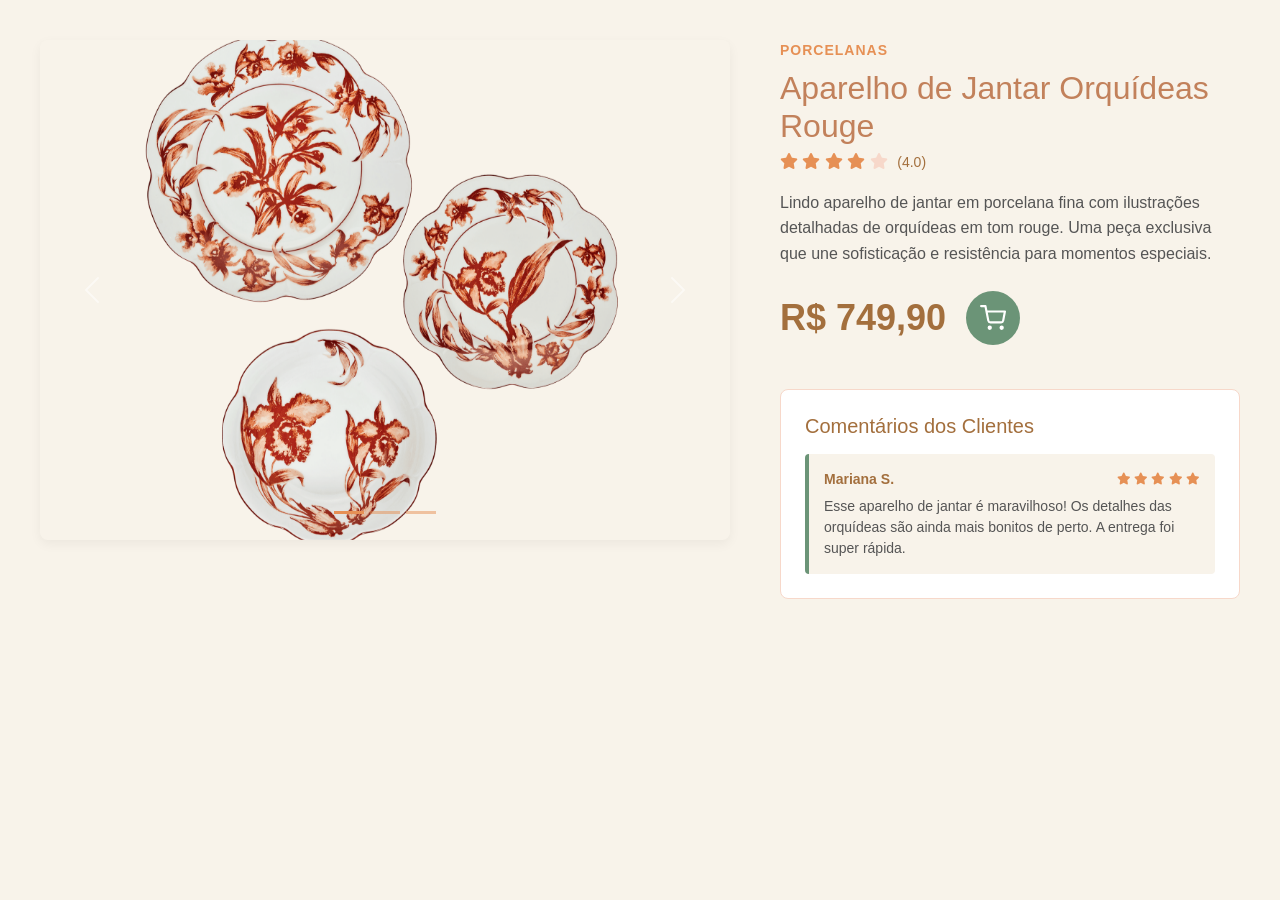
==== index.html @ 4dbea501 "fazendo a pagina de produto utilizando o bootstrap" ====
<!DOCTYPE html>
<html lang="pt-BR">
<head>
    <meta charset="UTF-8">
    <meta name="viewport" content="width=device-width, initial-scale=1.0">
    <title>Aparelho de Jantar Orquídeas Rouge</title>
    <link href="https://cdn.jsdelivr.net/npm/bootstrap@5.3.0/dist/css/bootstrap.min.css" rel="stylesheet">
    <link rel="stylesheet" href="https://cdnjs.cloudflare.com/ajax/libs/font-awesome/6.5.1/css/all.min.css">
    <link rel="stylesheet" href="./global.css">
</head>
<body>

    <div class="produto-container">
        
        <div class="produto-galeria">
            <div id="carrosselProduto" class="carousel slide" data-bs-ride="carousel">
                
                <div class="carousel-indicators">
                    <button type="button" data-bs-target="#carrosselProduto" data-bs-slide-to="0" class="active" aria-current="true" aria-label="Slide 1"></button>
                    <button type="button" data-bs-target="#carrosselProduto" data-bs-slide-to="1" aria-label="Slide 2"></button>
                    <button type="button" data-bs-target="#carrosselProduto" data-bs-slide-to="2" aria-label="Slide 3"></button>
                </div>

                <div class="carousel-inner">
                    <div class="carousel-item active">
                        <img src="./img/aparelho-de-jantar-casa-das-orquideas-rouge.png" class="d-block w-100" alt="Aparelho de Jantar Orquídeas Rouge - Vista Geral">
                    </div>
                    <div class="carousel-item">
                        <img src="./img/PRATO-RASO-ROUGE-DE-FER.png" class="d-block w-100" alt="Detalhe da pintura de Orquídea">
                    </div>
                    <div class="carousel-item">
                        <img src="./img/XICARA-CAFE-ROUGE-DE-FER-02.png" class="d-block w-100" alt="Aparelho Orquídeas Rouge na mesa posta">
                    </div>
                </div>

                <button class="carousel-control-prev" type="button" data-bs-target="#carrosselProduto" data-bs-slide="prev">
                    <span class="carousel-control-prev-icon" aria-hidden="true"></span>
                    <span class="visually-hidden">Anterior</span>
                </button>
                <button class="carousel-control-next" type="button" data-bs-target="#carrosselProduto" data-bs-slide="next">
                    <span class="carousel-control-next-icon" aria-hidden="true"></span>
                    <span class="visually-hidden">Próximo</span>
                </button>
            </div>
        </div>

        <div class="produto-detalhes">
            <span class="produto-categoria">Porcelanas</span>
            <h1 class="produto-nome">Aparelho de Jantar Orquídeas Rouge</h1>
            
            <div class="produto-estrelas">
                <i class="fa-solid fa-star estrela-acesa"></i>
                <i class="fa-solid fa-star estrela-acesa"></i>
                <i class="fa-solid fa-star estrela-acesa"></i>
                <i class="fa-solid fa-star estrela-acesa"></i>
                <i class="fa-solid fa-star estrela-apagada"></i>
                <span class="nota-texto">(4.0)</span>
            </div>

            <p class="produto-descricao">
                Lindo aparelho de jantar em porcelana fina com ilustrações detalhadas de orquídeas em tom rouge. Uma peça exclusiva que une sofisticação e resistência para momentos especiais.
            </p>
            
            <div class="produto-compra-container">
                <div class="produto-preco">R$ 749,90</div>
                
                <button class="botao-carrinho" aria-label="Adicionar ao carrinho">
                    <svg xmlns="http://www.w3.org/2000/svg" viewBox="0 0 24 24" width="26" height="26" fill="none" stroke="currentColor" stroke-width="2" stroke-linecap="round" stroke-linejoin="round">
                        <circle cx="9" cy="21" r="1"></circle>
                        <circle cx="20" cy="21" r="1"></circle>
                        <path d="M1 1h4l2.68 13.39a2 2 0 0 0 2 1.61h9.72a2 2 0 0 0 2-1.61L23 6H6"></path>
                    </svg>
                </button>
            </div>
            
            <div class="produto-comentarios">
                <h3>Comentários dos Clientes</h3>
                
                <div class="comentario-item">
                    <div class="comentario-header">
                        <strong class="comentario-autor">Mariana S.</strong>
                        <div class="comentario-estrelas">
                            <i class="fa-solid fa-star estrela-acesa"></i>
                            <i class="fa-solid fa-star estrela-acesa"></i>
                            <i class="fa-solid fa-star estrela-acesa"></i>
                            <i class="fa-solid fa-star estrela-acesa"></i>
                            <i class="fa-solid fa-star estrela-acesa"></i>
                        </div>
                    </div>
                    <p class="comentario-texto">Esse aparelho de jantar é maravilhoso! Os detalhes das orquídeas são ainda mais bonitos de perto. A entrega foi super rápida.</p>
                </div>
            </div>
        </div>

    </div>

    <script src="https://cdn.jsdelivr.net/npm/bootstrap@5.3.0/dist/js/bootstrap.bundle.min.js"></script>
</body>
</html>
---- global.css ----
/* Configurações Gerais */
body {
    background-color: #F8F3EA; /* Off-White */
    font-family: 'Segoe UI', Tahoma, Geneva, Verdana, sans-serif;
    margin: 0;
    padding: 40px 20px;
}

/* Caixa Mãe (Flexbox) */
.produto-container {
    display: flex;
    gap: 50px;
    max-width: 1200px;
    margin: 0 auto;
}

/* Lado Esquerdo: Carrossel (60% do espaço) */
.produto-galeria {
    flex: 60;
}

.carousel-inner {
    border-radius: 8px;
    box-shadow: 0 4px 12px rgba(0, 0, 0, 0.05);
}

.carousel-item img {
    object-fit: cover;
    height: 500px; /* Define uma altura padrão para as fotos no carrossel */
}

/* Customização dos botões do Carrossel para combinarem com a paleta */
.carousel-indicators [data-bs-target] {
    background-color: #E69055; /* Laranja queimado nos traços do carrossel */
}

/* Lado Direito: Textos (40% do espaço) */
.produto-detalhes {
    flex: 40;
    display: flex;
    flex-direction: column;
}

/* Categoria */
.produto-categoria {
    color: #E69055; /* Laranja queimado */
    font-size: 14px;
    text-transform: uppercase;
    font-weight: bold;
    letter-spacing: 1px;
}

/* Nome do Produto */
.produto-nome {
    color: #C2815B; /* Terracota Suave */
    font-size: 32px;
    margin: 8px 0 4px 0;
}

/* Estrelas gerais do Produto */
.produto-estrelas {
    margin-bottom: 16px;
}

.estrela-acesa {
    color: #E69055; /* Laranja para as estrelas ativas */
}

.estrela-apagada {
    color: #F7D8CA; /* Tom bem claro para as estrelas vazias */
}

.nota-texto {
    font-size: 14px;
    color: #A36F3D;
    margin-left: 5px;
}

/* Descrição */
.produto-descricao {
    color: #555555;
    font-size: 16px;
    line-height: 1.6;
    margin-bottom: 24px;
}

/* Bloco de Preço e Carrinho Lado a Lado */
.produto-compra-container {
    display: flex;
    align-items: center;
    gap: 20px;
    margin-bottom: 24px;
}

/* Preço Destacado */
.produto-preco {
    color: #A36F3D; /* Castanho */
    font-size: 36px;
    font-weight: 800;
    margin: 0;
}

/* Botão Redondo do Carrinho */
.botao-carrinho {
    background-color: #6B9477; /* Verde Sálvia */
    color: #FFFFFF;
    border: none;
    padding: 14px;
    border-radius: 50%;
    cursor: pointer;
    display: flex;
    align-items: center;
    justify-content: center;
    transition: background-color 0.2s ease, transform 0.1s ease;
}

.botao-carrinho:hover {
    background-color: #55775F;
    transform: scale(1.05);
}

/* Seção de Comentários */
.produto-comentarios {
    background-color: #FFFFFF;
    border: 1px solid #F7D8CA;
    border-radius: 8px;
    padding: 24px;
    margin-top: 20px;
}

.produto-comentarios h3 {
    color: #A36F3D;
    margin-top: 0;
    margin-bottom: 16px;
    font-size: 20px;
}

/* Div interna do comentário individual */
.comentario-item {
    background-color: #F8F3EA;
    border-left: 4px solid #6B9477; /* Detalhe lateral verde sálvia */
    padding: 15px;
    border-radius: 4px;
}

.comentario-header {
    display: flex;
    justify-content: space-between;
    align-items: center;
    margin-bottom: 6px;
}

.comentario-autor {
    color: #A36F3D;
    font-size: 14px;
}

.comentario-estrelas {
    font-size: 12px;
}

.comentario-texto {
    color: #555555;
    font-size: 14px;
    margin: 0;
}
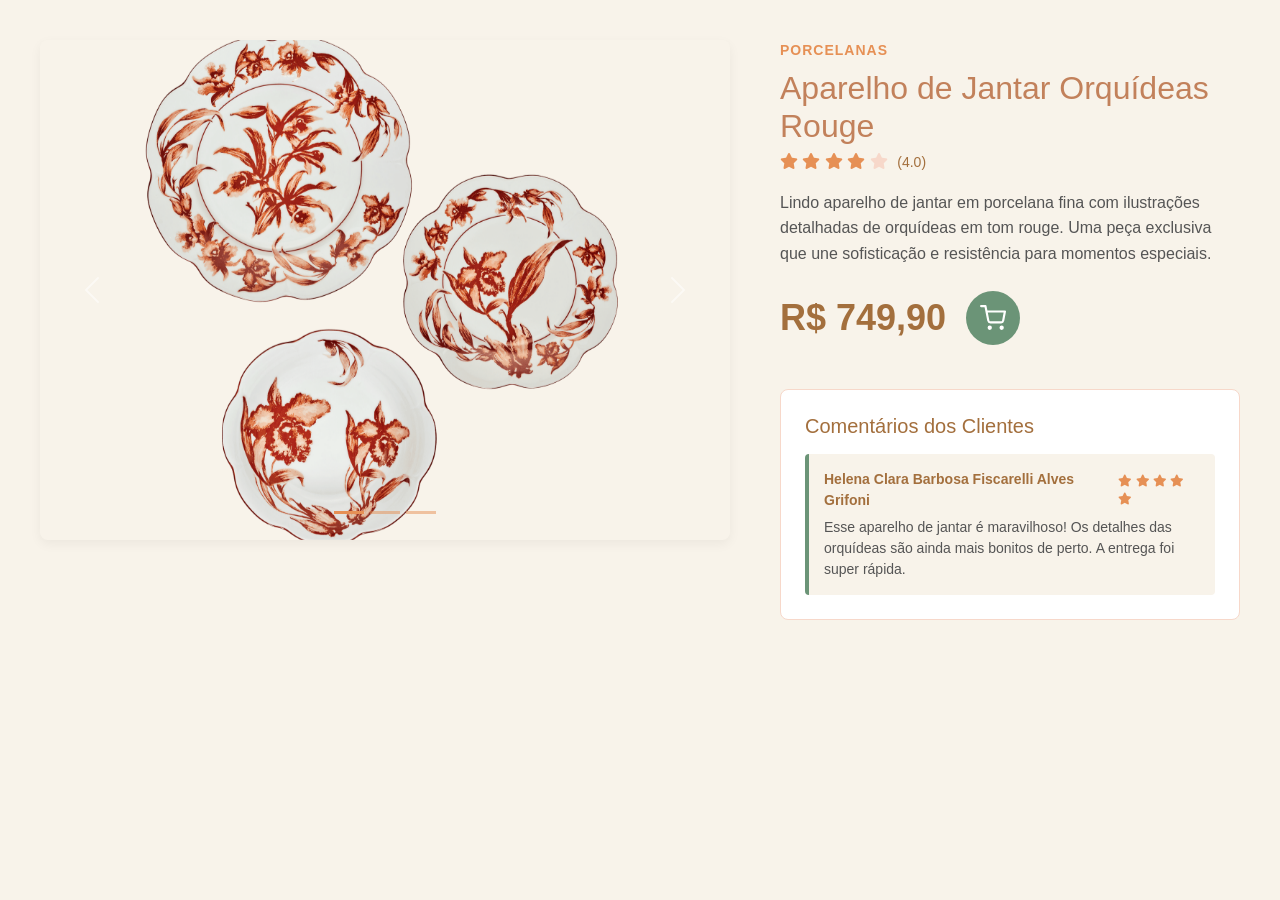
==== commit 2ed8203e: "finalizando" ====
--- a/index.html
+++ b/index.html
@@ -78,7 +78,7 @@
                 
                 <div class="comentario-item">
                     <div class="comentario-header">
-                        <strong class="comentario-autor">Mariana S.</strong>
+                        <strong class="comentario-autor">Helena Clara Barbosa Fiscarelli Alves Grifoni</strong>
                         <div class="comentario-estrelas">
                             <i class="fa-solid fa-star estrela-acesa"></i>
                             <i class="fa-solid fa-star estrela-acesa"></i>
--- a/global.css
+++ b/global.css
@@ -163,4 +163,6 @@
     color: #555555;
     font-size: 14px;
     margin: 0;
-}+}
+
+
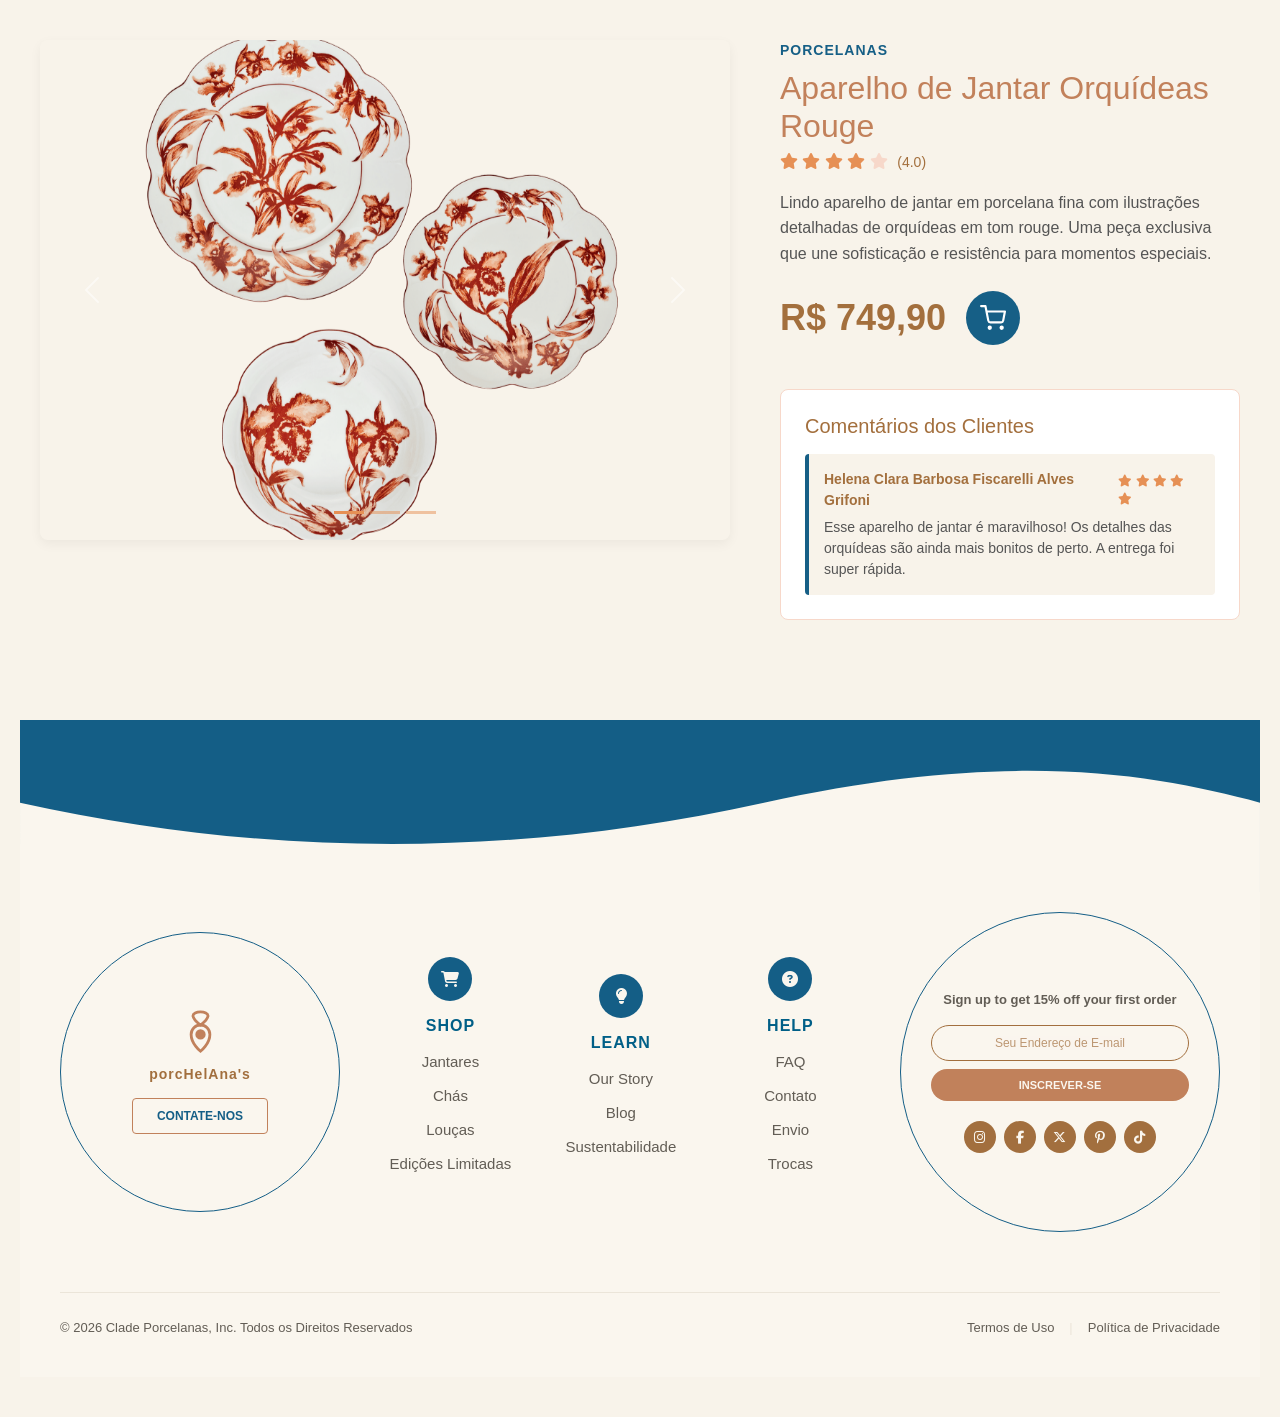
==== commit a65087d7: "começando o footer" ====
--- a/index.html
+++ b/index.html
@@ -94,6 +94,101 @@
 
     </div>
 
+    <footer class="site-footer">
+    
+    <div class="footer-wave">
+        <svg viewBox="0 0 1440 200" fill="none" xmlns="http://www.w3.org/2000/svg">
+            <path d="M0,96 C288,160 576,160 864,96 C1152,32 1320,64 1440,96 L1440,200 L0,200 Z" fill="#FAF6EE"/>
+        </svg>
+    </div>
+
+    <div class="footer-conteudo">
+        <div class="footer-grid">
+            
+            <div class="footer-coluna col-marca">
+                <div class="circulo-marca">
+                    <div class="logo-placeholder">
+                        <svg xmlns="http://www.w3.org/2000/svg" viewBox="0 0 24 24" width="45" height="45" fill="none" stroke="#C1815B" stroke-width="1.5">
+                            <path d="M12 22C12 22 17 18 17 13C17 10.2386 14.7614 8 12 8C9.23858 8 7 10.2386 7 13C7 18 12 22 12 22Z"/>
+                            <path d="M12 8C12 8 16 5 16 3C16 1.89543 14.2091 1 12 1C9.79086 1 8 1.89543 8 3C8 5 12 8 12 8Z"/>
+                            <circle cx="12" cy="13" r="2" fill="#C1815B"/>
+                        </svg>
+                    </div>
+                    <h2>porcHelAna's</h2>
+                    <a href="#" class="btn-contato">CONTATE-NOS</a>
+                </div>
+            </div>
+
+            <div class="footer-coluna col-links">
+                <div class="icone-cabecalho">
+                    <i class="fa-solid fa-cart-shopping"></i>
+                </div>
+                <h3>SHOP</h3>
+                <ul>
+                    <li><a href="#">Jantares</a></li>
+                    <li><a href="#">Chás</a></li>
+                    <li><a href="#">Louças</a></li>
+                    <li><a href="#">Edições Limitadas</a></li>
+                </ul>
+            </div>
+
+            <div class="footer-coluna col-links">
+                <div class="icone-cabecalho">
+                    <i class="fa-solid fa-lightbulb"></i>
+                </div>
+                <h3>LEARN</h3>
+                <ul>
+                    <li><a href="#">Our Story</a></li>
+                    <li><a href="#">Blog</a></li>
+                    <li><a href="#">Sustentabilidade</a></li>
+                </ul>
+            </div>
+
+            <div class="footer-coluna col-links">
+                <div class="icone-cabecalho">
+                    <i class="fa-solid fa-circle-question"></i>
+                </div>
+                <h3>HELP</h3>
+                <ul>
+                    <li><a href="#">FAQ</a></li>
+                    <li><a href="#">Contato</a></li>
+                    <li><a href="#">Envio</a></li>
+                    <li><a href="#">Trocas</a></li>
+                </ul>
+            </div>
+
+            <div class="footer-coluna col-news">
+                <div class="circulo-newsletter">
+                    <p class="news-chamada">Sign up to get 15% off your first order</p>
+                    
+                    <form class="form-newsletter">
+                        <input type="email" placeholder="Seu Endereço de E-mail" required>
+                        <button type="submit">INSCREVER-SE</button>
+                    </form>
+
+                    <div class="redes-sociais">
+                        <a href="#" aria-label="Instagram"><i class="fa-brands fa-instagram"></i></a>
+                        <a href="#" aria-label="Facebook"><i class="fa-brands fa-facebook-f"></i></a>
+                        <a href="#" aria-label="X (Twitter)"><i class="fa-brands fa-x-twitter"></i></a>
+                        <a href="#" aria-label="Pinterest"><i class="fa-brands fa-pinterest-p"></i></a>
+                        <a href="#" aria-label="TikTok"><i class="fa-brands fa-tiktok"></i></a>
+                    </div>
+                </div>
+            </div>
+
+        </div>
+
+        <div class="footer-bottom">
+            <p>&copy; 2026 Clade Porcelanas, Inc. Todos os Direitos Reservados</p>
+            <div class="bottom-links">
+                <a href="#">Termos de Uso</a>
+                <span>|</span>
+                <a href="#">Política de Privacidade</a>
+            </div>
+        </div>
+    </div>
+</footer>
+
     <script src="https://cdn.jsdelivr.net/npm/bootstrap@5.3.0/dist/js/bootstrap.bundle.min.js"></script>
 </body>
 </html>
--- a/global.css
+++ b/global.css
@@ -43,7 +43,7 @@
 
 /* Categoria */
 .produto-categoria {
-    color: #E69055; /* Laranja queimado */
+    color: #165f86; /* Laranja queimado */
     font-size: 14px;
     text-transform: uppercase;
     font-weight: bold;
@@ -102,7 +102,7 @@
 
 /* Botão Redondo do Carrinho */
 .botao-carrinho {
-    background-color: #6B9477; /* Verde Sálvia */
+    background-color: #165f86; /* Verde Sálvia */
     color: #FFFFFF;
     border: none;
     padding: 14px;
@@ -115,7 +115,7 @@
 }
 
 .botao-carrinho:hover {
-    background-color: #55775F;
+    background-color: #165f86;
     transform: scale(1.05);
 }
 
@@ -138,7 +138,7 @@
 /* Div interna do comentário individual */
 .comentario-item {
     background-color: #F8F3EA;
-    border-left: 4px solid #6B9477; /* Detalhe lateral verde sálvia */
+    border-left: 4px solid #165f86; /* Detalhe lateral verde sálvia */
     padding: 15px;
     border-radius: 4px;
 }
@@ -166,3 +166,280 @@
 }
 
 
+/* ==========================================================================
+   RODAPÉ ORGÂNICO E CIRCULAR (União Clade Design + Olipop)
+   ========================================================================== */
+.site-footer {
+    width: 100%;
+    background-color: #FAF6EE; /* Fundo Creme Off-white */
+    position: relative;
+    margin-top: 100px;
+    padding-top: 0;
+}
+
+/* Elemento da Onda no topo */
+.footer-wave {
+    width: 100%;
+    line-height: 0;
+    background-color: #145E86; /* Cor azul de fundo do site antes de começar o footer */
+}
+
+.footer-wave svg {
+    width: 100%;
+    height: auto;
+}
+
+.footer-conteudo {
+    max-width: 1300px;
+    margin: 0 auto;
+    padding: 20px 40px 40px 40px;
+}
+
+/* Grid Principal */
+.footer-grid {
+    display: flex;
+    justify-content: space-between;
+    align-items: center; /* Alinha todos os blocos verticalmente ao centro */
+    gap: 20px;
+    margin-bottom: 60px;
+}
+
+/* Configurações de colunas comuns */
+.footer-coluna {
+    display: flex;
+    flex-direction: column;
+}
+
+/* --- COLUNA 1: CÍRCULO DA MARCA --- */
+.circulo-marca {
+    width: 280px;
+    height: 280px;
+    border: 1.5px solid #145E86; /* Borda fina em azul pavão */
+    border-radius: 50%;
+    display: flex;
+    flex-direction: column;
+    align-items: center;
+    justify-content: center;
+    padding: 25px;
+    text-align: center;
+    background-color: #FAF6EE;
+}
+
+.logo-placeholder {
+    margin-bottom: 10px;
+}
+
+.circulo-marca h2 {
+    color: #A26F3E; /* Castanho */
+    font-size: 14px;
+    font-weight: 700;
+    letter-spacing: 1px;
+    margin: 0 0 15px 0;
+    line-height: 1.3;
+}
+
+.btn-contato {
+    border: 1.5px solid #C1815B; /* Borda Terracota */
+    color: #145E86; /* Texto Azul */
+    font-size: 12px;
+    font-weight: 700;
+    text-decoration: none;
+    padding: 8px 24px;
+    border-radius: 4px;
+    transition: all 0.2s ease;
+}
+
+.btn-contato:hover {
+    background-color: #C1815B;
+    color: #FFFFFF;
+}
+
+/* --- COLUNAS DE LINKS (SHOP, LEARN, HELP) --- */
+.col-links {
+    align-items: center;
+    min-width: 120px;
+}
+
+.icone-cabecalho {
+    width: 44px;
+    height: 44px;
+    background-color: #145E86; /* Círculos azuis pequenos no topo das listas */
+    color: #FAF6EE;
+    border-radius: 50%;
+    display: flex;
+    align-items: center;
+    justify-content: center;
+    font-size: 16px;
+    margin-bottom: 15px;
+}
+
+.col-links h3 {
+    color: #005F87;
+    font-size: 16px;
+    font-weight: 800;
+    letter-spacing: 1px;
+    margin: 0 0 15px 0;
+}
+
+.col-links ul {
+    list-style: none;
+    padding: 0;
+    margin: 0;
+    text-align: center;
+}
+
+.col-links li {
+    margin-bottom: 10px;
+}
+
+.col-links a {
+    color: #625D55; /* Cinza acastanhado */
+    text-decoration: none;
+    font-size: 15px;
+    transition: color 0.2s ease;
+}
+
+.col-links a:hover {
+    color: #C1815B; /* Destaca em Terracota no hover */
+}
+
+/* --- COLUNA 5: CÍRCULO DA NEWSLETTER --- */
+.circulo-newsletter {
+    width: 320px;
+    height: 320px;
+    border: 1.5px solid #145E86;
+    border-radius: 50%;
+    display: flex;
+    flex-direction: column;
+    align-items: center;
+    justify-content: center;
+    padding: 30px;
+    text-align: center;
+    background-color: #FAF6EE;
+}
+
+.news-chamada {
+    color: #625D55;
+    font-size: 13px;
+    font-weight: 600;
+    margin: 0 0 15px 0;
+}
+
+.form-newsletter {
+    display: flex;
+    flex-direction: column;
+    gap: 8px;
+    width: 100%;
+    margin-bottom: 20px;
+}
+
+.form-newsletter input {
+    width: 100%;
+    padding: 8px 16px;
+    border: 1px solid #A26F3E;
+    border-radius: 20px; /* Input bem arredondado */
+    background-color: transparent;
+    font-size: 12px;
+    color: #625D55;
+    outline: none;
+    text-align: center;
+}
+
+.form-newsletter input::placeholder {
+    color: #A26F3E;
+    opacity: 0.7;
+}
+
+.form-newsletter button {
+    width: 100%;
+    background-color: #C1815B; /* Botão Terracota / Dourado */
+    color: #FAF6EE;
+    border: none;
+    padding: 8px 16px;
+    border-radius: 20px;
+    font-size: 11px;
+    font-weight: 700;
+    cursor: pointer;
+    transition: background-color 0.2s ease;
+}
+
+.form-newsletter button:hover {
+    background-color: #A26F3E;
+}
+
+/* Ícones de Redes Sociais Redondos abaixo da news */
+.redes-sociais {
+    display: flex;
+    gap: 8px;
+}
+
+.redes-sociais a {
+    width: 32px;
+    height: 32px;
+    background-color: #A26F3E; /* Círculos marrons das redes sociais */
+    color: #FAF6EE;
+    border-radius: 50%;
+    display: flex;
+    align-items: center;
+    justify-content: center;
+    font-size: 13px;
+    text-decoration: none;
+    transition: transform 0.2s ease, background-color 0.2s ease;
+}
+
+.redes-sociais a:hover {
+    transform: scale(1.1);
+    background-color: #145E86;
+}
+
+/* --- BARRA INFERIOR DE DIREITOS --- */
+.footer-bottom {
+    border-top: 1px solid #EBE5D9;
+    padding-top: 25px;
+    display: flex;
+    justify-content: space-between;
+    align-items: center;
+    font-size: 13px;
+    color: #625D55;
+}
+
+.footer-bottom p {
+    margin: 0;
+}
+
+.bottom-links {
+    display: flex;
+    gap: 15px;
+    align-items: center;
+}
+
+.bottom-links a {
+    color: #625D55;
+    text-decoration: none;
+    transition: color 0.2s ease;
+}
+
+.bottom-links a:hover {
+    color: #145E86;
+}
+
+.bottom-links span {
+    color: #EBE5D9;
+}
+
+/* ==========================================================================
+   RESPONSIVIDADE DO FOOTER
+   ========================================================================== */
+@media (max-width: 992px) {
+    .footer-grid {
+        flex-direction: column;
+        gap: 40px;
+        text-align: center;
+    }
+    
+    .footer-bottom {
+        flex-direction: column;
+        gap: 15px;
+        text-align: center;
+    }
+}
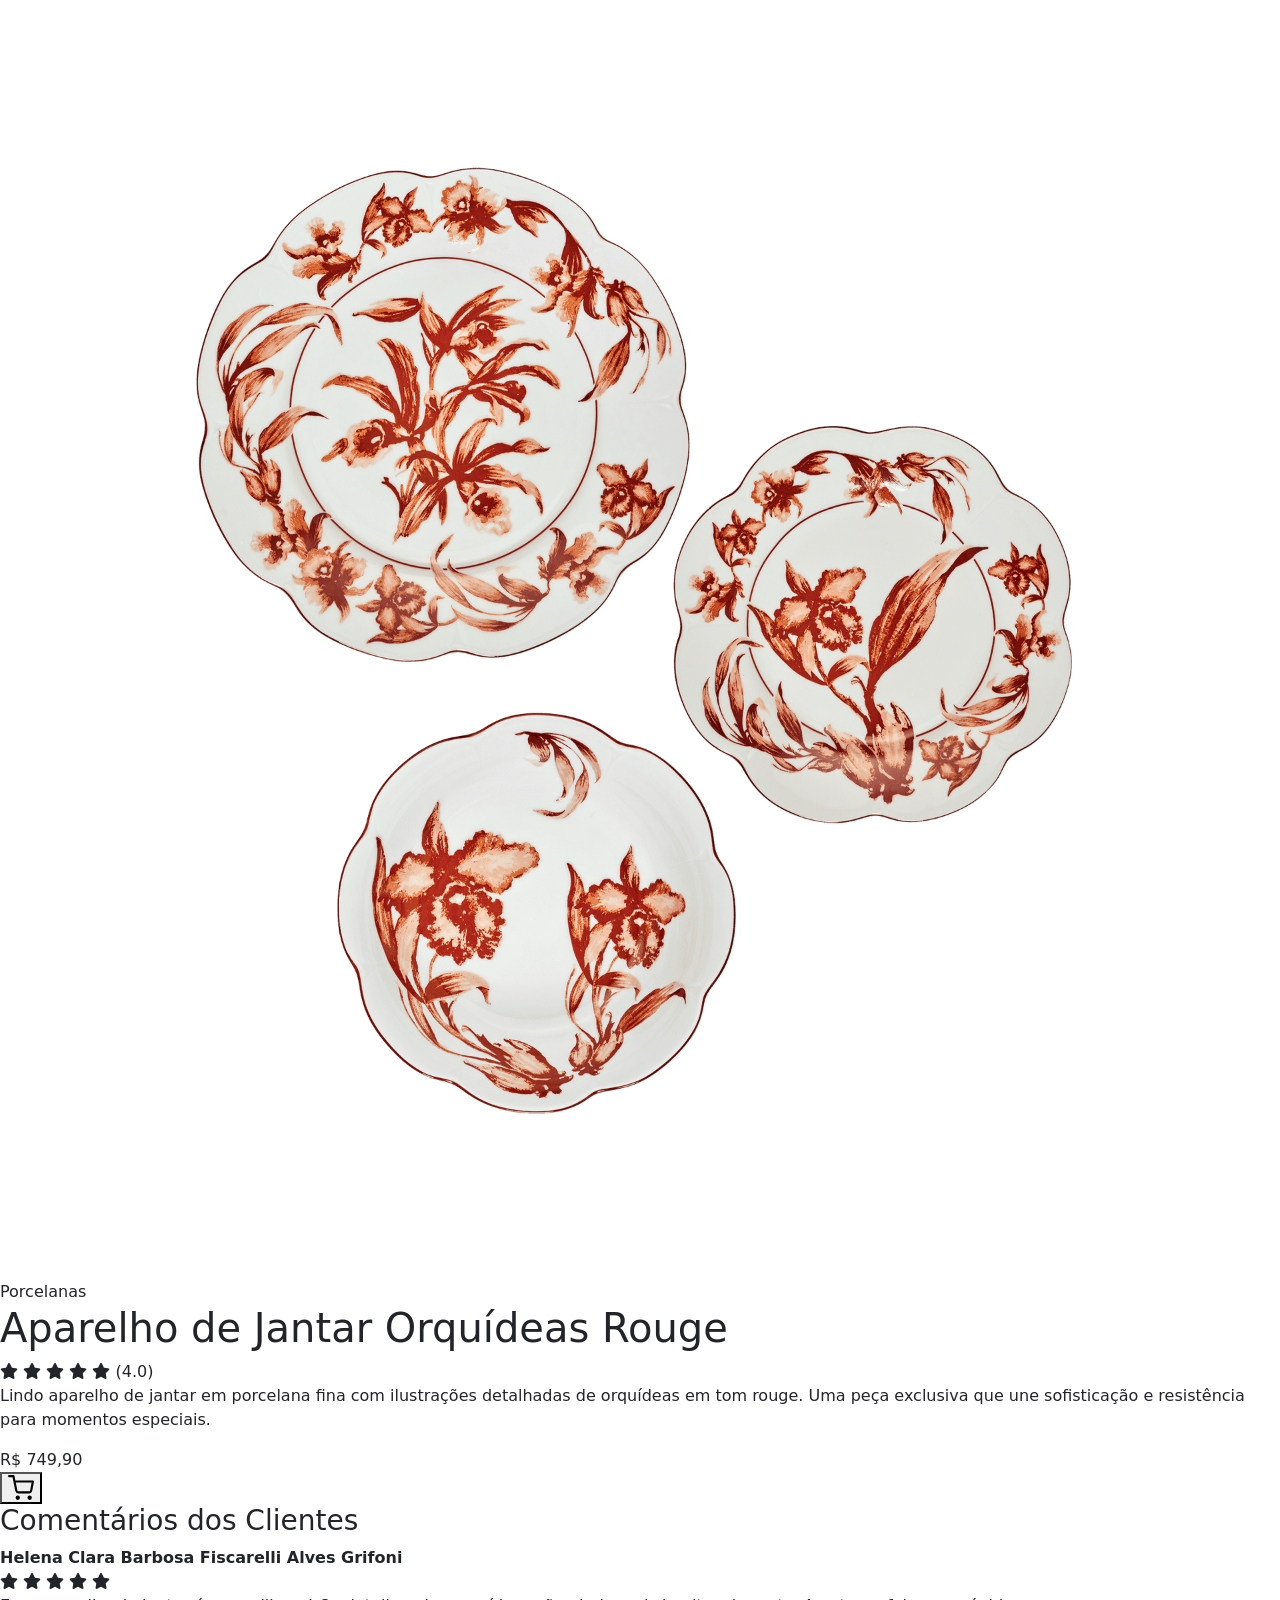
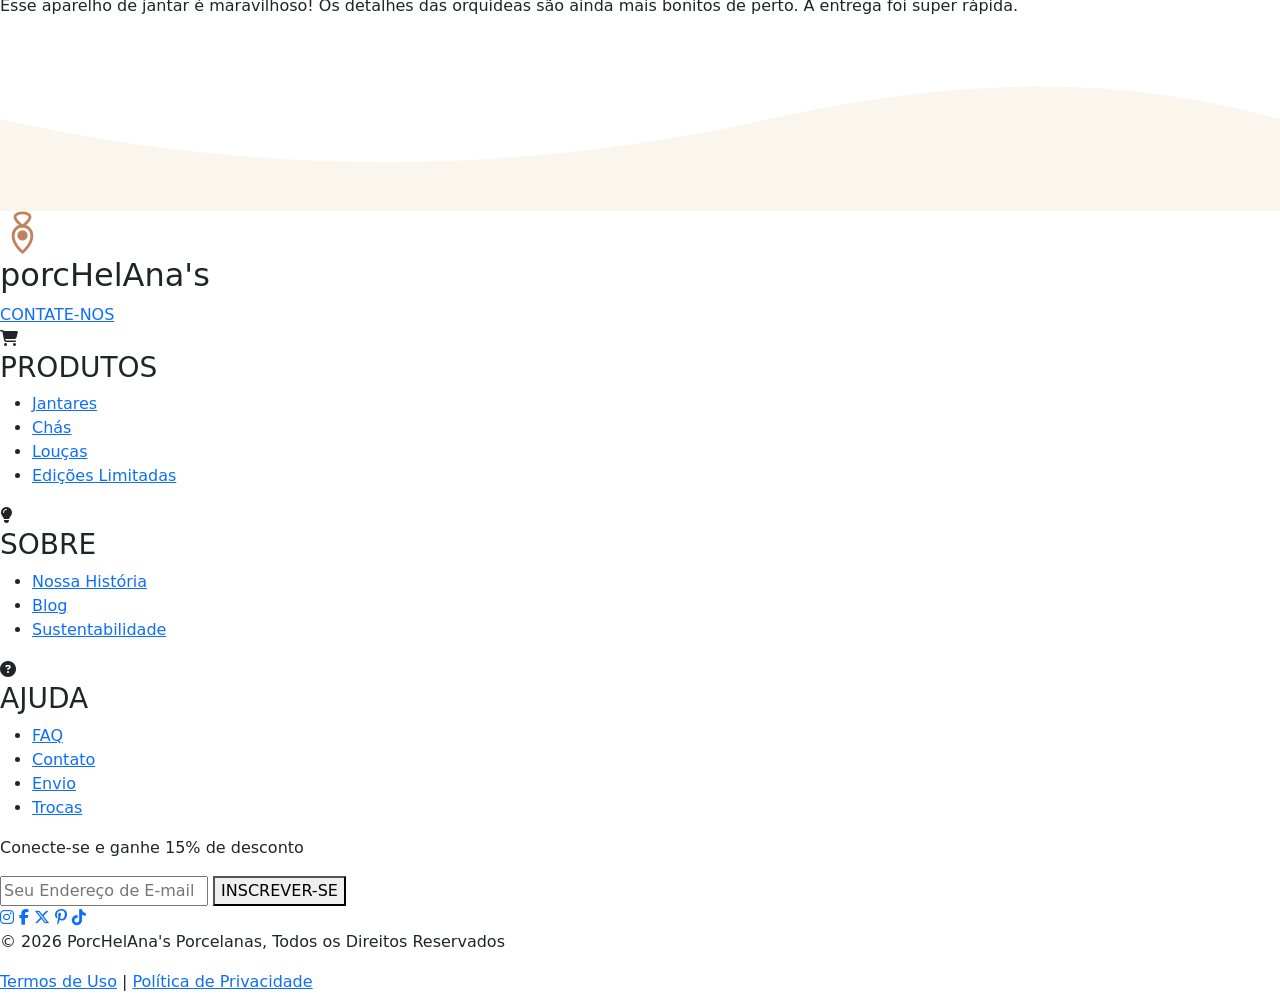
==== commit c784f856: "pagina de compras" ====
--- a/index.html
+++ b/index.html
@@ -123,7 +123,7 @@
                 <div class="icone-cabecalho">
                     <i class="fa-solid fa-cart-shopping"></i>
                 </div>
-                <h3>SHOP</h3>
+                <h3>PRODUTOS</h3>
                 <ul>
                     <li><a href="#">Jantares</a></li>
                     <li><a href="#">Chás</a></li>
@@ -136,9 +136,9 @@
                 <div class="icone-cabecalho">
                     <i class="fa-solid fa-lightbulb"></i>
                 </div>
-                <h3>LEARN</h3>
+                <h3>SOBRE</h3>
                 <ul>
-                    <li><a href="#">Our Story</a></li>
+                    <li><a href="#">Nossa História</a></li>
                     <li><a href="#">Blog</a></li>
                     <li><a href="#">Sustentabilidade</a></li>
                 </ul>
@@ -148,7 +148,7 @@
                 <div class="icone-cabecalho">
                     <i class="fa-solid fa-circle-question"></i>
                 </div>
-                <h3>HELP</h3>
+                <h3>AJUDA</h3>
                 <ul>
                     <li><a href="#">FAQ</a></li>
                     <li><a href="#">Contato</a></li>
@@ -159,7 +159,7 @@
 
             <div class="footer-coluna col-news">
                 <div class="circulo-newsletter">
-                    <p class="news-chamada">Sign up to get 15% off your first order</p>
+                    <p class="news-chamada">Conecte-se e ganhe 15% de desconto</p>
                     
                     <form class="form-newsletter">
                         <input type="email" placeholder="Seu Endereço de E-mail" required>
@@ -179,7 +179,7 @@
         </div>
 
         <div class="footer-bottom">
-            <p>&copy; 2026 Clade Porcelanas, Inc. Todos os Direitos Reservados</p>
+            <p>&copy; 2026 PorcHelAna's Porcelanas, Todos os Direitos Reservados</p>
             <div class="bottom-links">
                 <a href="#">Termos de Uso</a>
                 <span>|</span>
